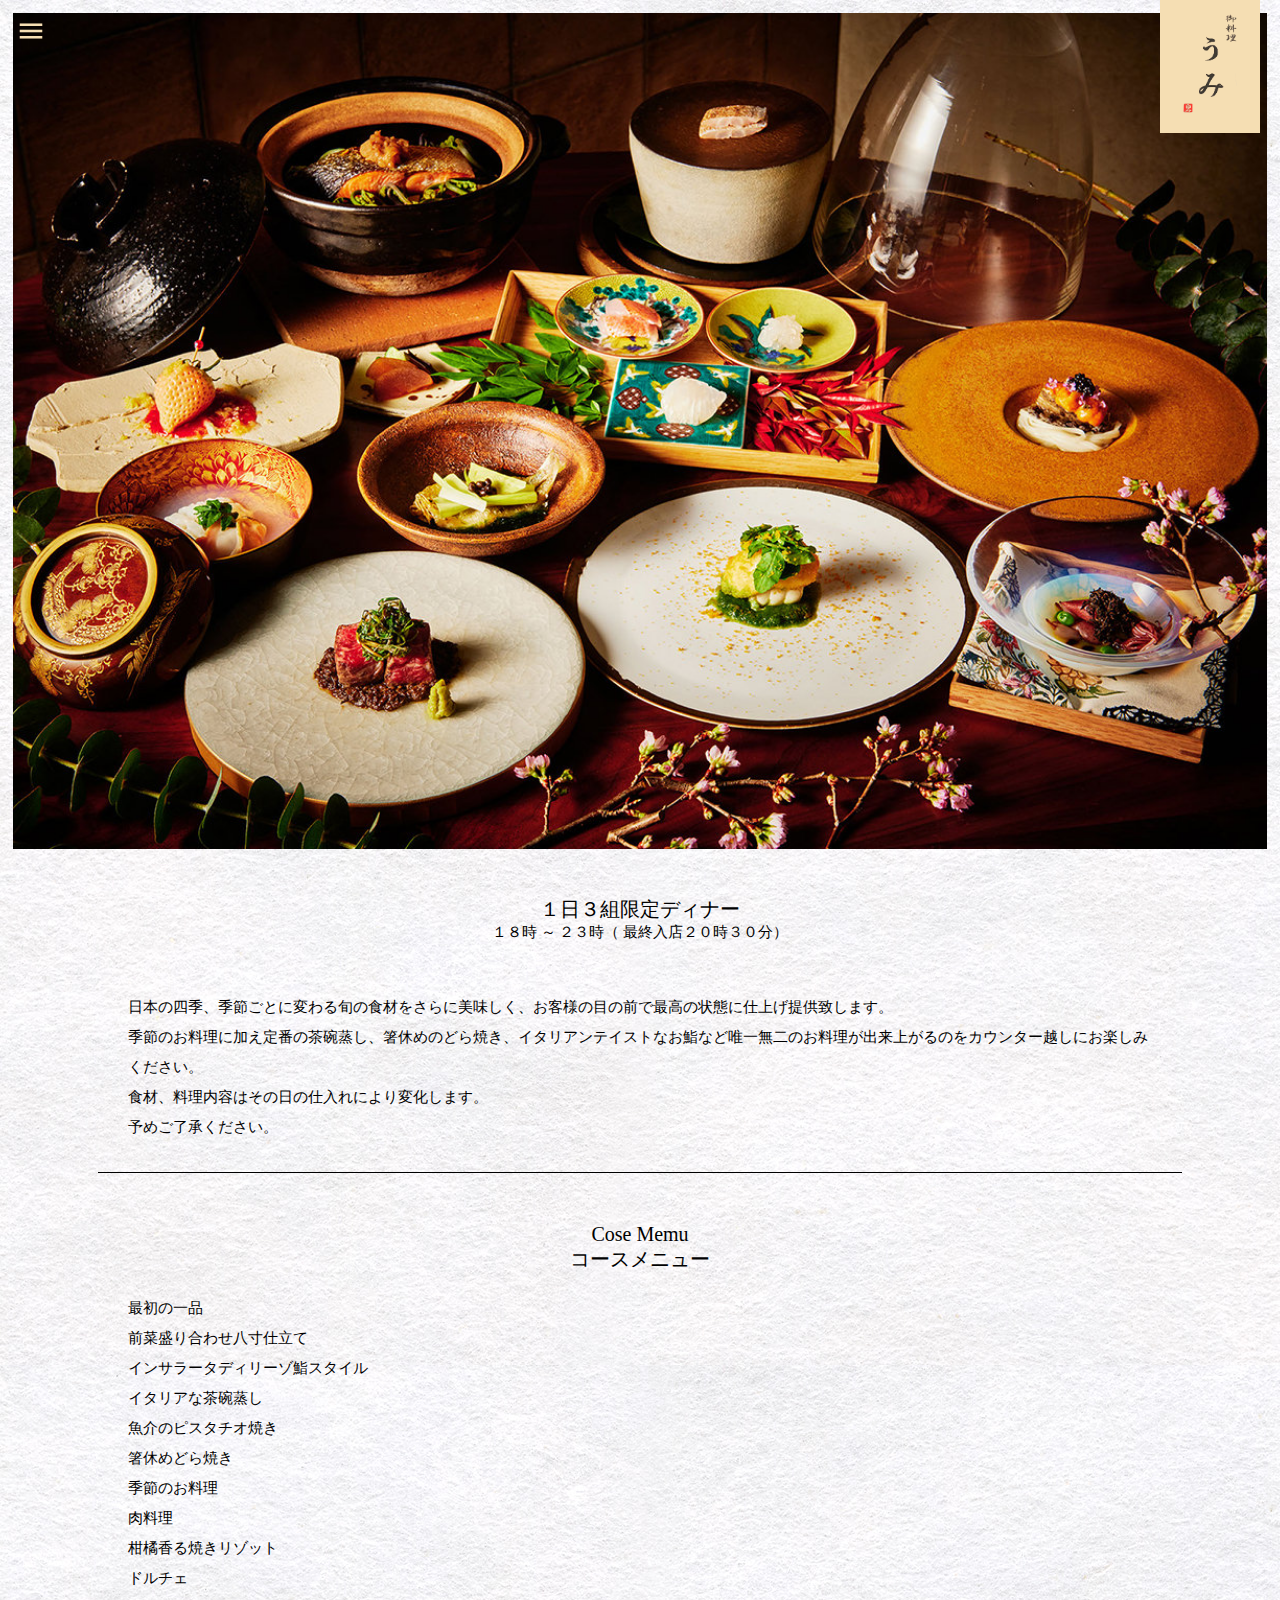
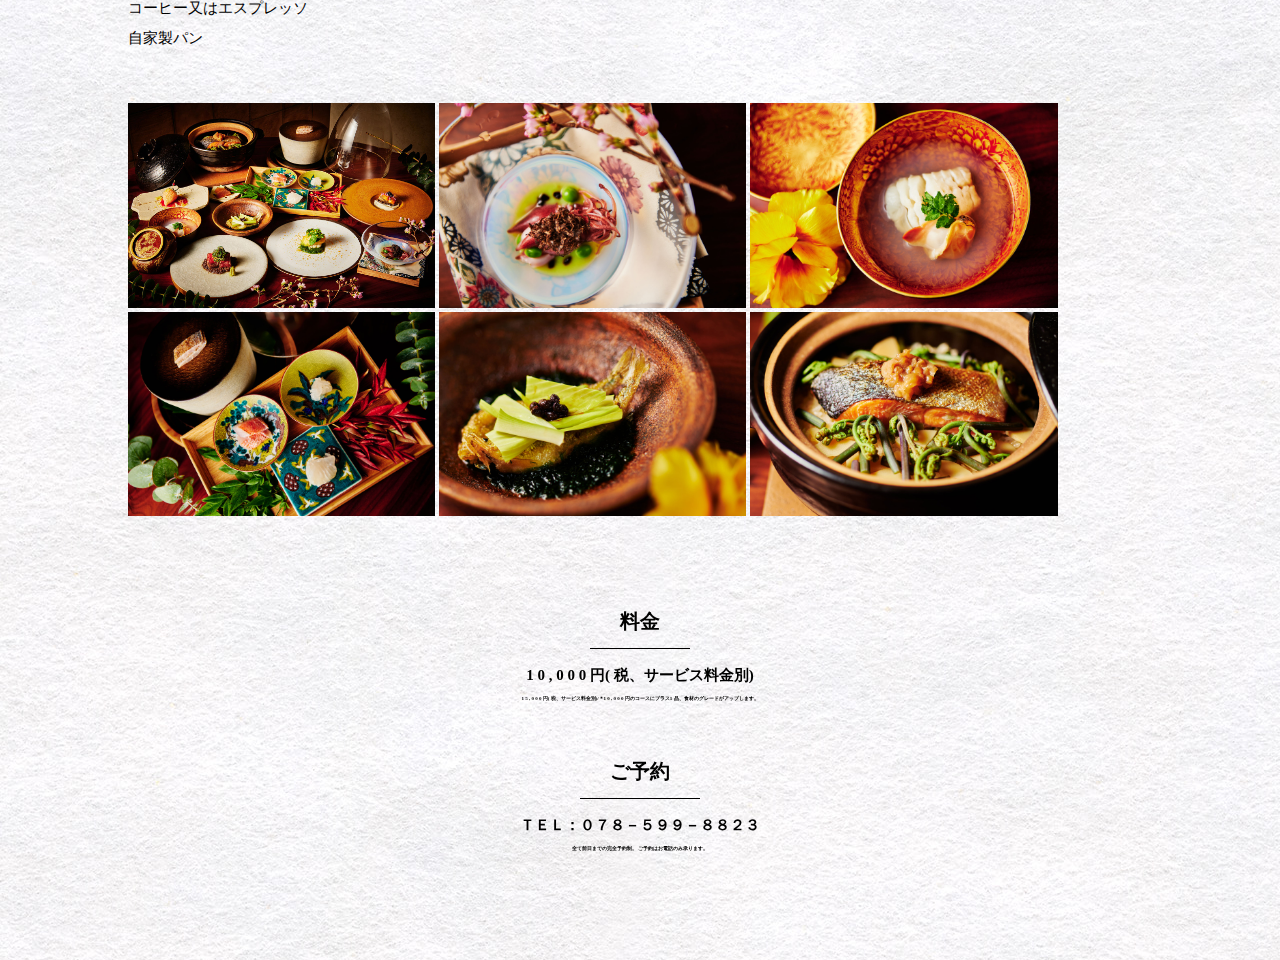
==== cose1-1.html @ 2cfefebe "Add files via upload" ====
<!DOCTYPE html>
<html lang="ja">
<head>
  <meta charset="UTF-8">
  <meta name="viewport" content="width=device-width, initial-scale=1.0">
  <title>Oshokuzi UMI</title>
  <link href="https://fonts.googleapis.com/icon?family=Material+Icons" rel="stylesheet">
  <!-- <link rel="stylesheet" href="css/styles.css"> -->
  <link rel="stylesheet" href="css/styles.css">
  <link rel="stylesheet" href="css/animation.css">
  <link rel="stylesheet" href="css/cose.css">
  <link rel="stylesheet" href="css/kuromame.css">

  <style>
    body {
    background-image: url('img/japanese-paper_00478.jpg');
         }
  </style>
</head>

<body>

  <div class="sp-menu">
    <span class="material-icons" id="open" style="position: fixed; z-index: 10;">menu</span>
  </div>



  <div>
    <img class="logo-umi"  src="img/うみ2.png" >
  </div>
  

<div class="overlay">
    <span class="material-icons" id="close" >close</span>
  <div id="ppp">
  <div id="qqq">
    <div id="minilogo"><img src="img/1.png"></div>
  </div>
  
  <div>
    <div id="miniumi">御食事 | うみ</div>
    <nav>
      <ul>
        <li><a href="index.html"> ホーム</a></li>
        <li><a href="aisatsu.html"> ご挨拶</a></li>
        <li><a href="cose1-1.html"> ３組限定ディナー</a></li>
        <li><a href="kuromame.html">丹波黒豆エスプレッソ煮</a></li>
        <li><a href="contact.html">ご予約</a></li>
      </ul>
    </nav>
    </div>
  </div>
</div>


<main style="z-index: 0;">
  <div>
    <img src="img/img1.jpeg" id="topimg">
  </div>

  <div>
    <div id="top" >１日３組限定ディナー
      <p style="font-size: 15px;  font-family: Georgia, 'Times New Roman', Times, serif;">１８時 ～ ２３時（ 最終入店２０時３０分）</p>
    </div>
    <div id="aisatsu" style="margin-bottom: 20px; margin-top: 20px; border-bottom: solid 1px black; padding: 30px; margin-bottom: 50px; ">
      日本の四季、季節ごとに変わる旬の食材をさらに美味しく、お客様の目の前で最高の状態に仕上げ提供致します。
      <p>季節のお料理に加え定番の茶碗蒸し、箸休めのどら焼き、イタリアンテイストなお鮨など唯一無二のお料理が出来上がるのをカウンター越しにお楽しみください。</p>
      <p>食材、料理内容はその日の仕入れにより変化します。</p>
      <p>予めご了承ください。</p>
    </div>

    <div id="top">Cose Memu</p>コースメニュー</div>

    <div id="cosemenu">
      <p>最初の一品</p>
      <p>前菜盛り合わせ八寸仕立て</p>
      <p>インサラータディリーゾ鮨スタイル</p>
      <p>イタリアな茶碗蒸し</p>
      <p>魚介のピスタチオ焼き</p>
      <p>箸休めどら焼き </p>
      <p>季節のお料理</p>
      <p>肉料理</p>
      <p>柑橘香る焼きリゾット</p>
      <p>ドルチェ</p>
      <p>コーヒー又はエスプレッソ</p>
      <p>自家製パン</p>
    </div>

    <div id="coseimg">
      <img src="img/img1.jpeg">
      <img src="img/img2.jpeg">
      <img src="img/img3.jpeg">
      <img src="img/img4.jpeg">
      <img src="img/img5.jpeg">
      <img src="img/img6.jpeg">
    </div>
  </div>


    <div class="cosecharge" >
      <p id="t">料金</p>
      <p style="font-size: 15px; margin-bottom: 10px;">1 0 , 0 0 0 円( 税、サービス料金別)</p>
      <p>1 5 , 0 0 0 円( 税、サービス料金別)/＊1 0 , 0 0 0 円のコースにプラス1 品、食材のグレードがアップします。</p>
    </div>



  <div class="cosecharge" >
    <p id="t">ご予約</p>
    <p style="font-size: 15px; margin-bottom: 10px;">ＴＥＬ：０７８－５９９－８８２３</p>
    <p>  全て前日までの完全予約制。 ご予約はお電話のみ承ります。</p>
  </div>

</main>

<script src="js/main.js"></script>
<script src="js/popmenu.js"></script>

</body>
---- css/styles.css ----
*{
  margin: 0;
}
canvas {
  height:  100%;
  width: 100%;
  position: absolute;
}

.main_img {
  z-index:-1;
  opacity: 0;
  width: 100%;
  height: 100vh;
  background-position: center center;
  background-repeat: no-repeat;
  background-size: cover;
  position: absolute;
  left: 0;
  top: 0;
  -webkit-animation: anime 24s 0s infinite;
  animation: anime 24s 0s infinite; 
}

  .main_img:nth-of-type(2) {
    -webkit-animation-delay: 4s;
    animation-delay: 4s; }

  .main_img:nth-of-type(3) {
    -webkit-animation-delay: 8s;
    animation-delay: 8s; }

  .main_img:nth-of-type(4) {
    -webkit-animation-delay: 12s;
    animation-delay: 12s; }

  .main_img:nth-of-type(5) {
    -webkit-animation-delay: 16s;
    animation-delay: 16s; }

  .main_img:nth-of-type(6) {
    -webkit-animation-delay: 20s;
    animation-delay: 20s; }



    @keyframes anime {
      0% {
            opacity: 0;
        }
        8% {
            opacity: 1;
        }
        17% {
            opacity: 1;
        }
        25% {
            opacity: 0;
            transform: scale(1) ;
             z-index:-1;
        }
        100% { opacity: 0 }
    }



/* =================== */

.overlay ul {
  list-style-type: none;
  margin: 0;
  padding: 0;
}


.overlay.show {
  opacity: 1;
  pointer-events: auto;
  z-index: 10;
}

.overlay #close {
  position: relative;
  bottom: 16px;
  right: 16px;
  font-size: 32px;
  cursor: pointer;
}

.sp-menu #open {
  font-size: 30px;
  /* line-height: 64px; */
  cursor: pointer;
  top: 16px;
  left: 16px;
  color: wheat;
}

.sp-menu #open.hide {
  display: none;
}



.sp-menu {
  margin-left: auto;
}




/* 背景 */
.overlay {
  position: fixed;
  top: 0;
  bottom: 0;
  right: 0;
  left: 0;
  background: white;
  /* text-align: center; */
  padding: 64px;
  opacity: 0;
  pointer-events: none;
  transition: opacity .6s;
}

.overlay.show {
  opacity: 1;
  pointer-events: auto;
}

.overlay #close {
  position: absolute;
  top: 16px;
  left: 16px;
  font-size: 32px;
  cursor: pointer;
}

.overlay ul {
  list-style-type: none;
  margin: 0;
  padding: 0;
}

.overlay li {
  margin-top: 24px;
  font-family: 'Noto Serif JP', "游明朝", YuMincho, "ヒラギノ明朝 Pr6 W6", "Hiragino Mincho Pro", "HGS明朝E", "ＭＳ Ｐ明朝", "MS PMincho", serif;
  opacity: 0;
  transform: translateY(16px);
  transition: opacity .3s, transform .3s;
  border-bottom: 1px  solid gray; /* 下端に「灰色1pxの破線」を引く */
  width: 200px;
  text-align: left;
  margin-left: auto;
  margin-right: auto; 
}

.overlay.show li {
  opacity: 1;
  transform: none;
}

.overlay.show li:nth-child(1) {
  transition-delay: .1s;
}

.overlay.show li:nth-child(2) {
  transition-delay: .2s;
}

.overlay.show li:nth-child(3) {
  transition-delay: .3s;
}

.overlay.show li:nth-child(4) {
  transition-delay: .3s;
}

.overlay.show li:nth-child(5) {
  transition-delay: .3s;
}

/* =================== */

#btn{
  position: absolute;
  text-align: center;
  left: 50%;
  transform: translateX(-50%);
  -webkit-transform: translateX(-50%);
  letter-spacing: 20px;
  width: 0px;
  height: 60px;
  cursor: pointer;
  border:2px solid wheat;
  background: white;
}

a{
  text-decoration: none;
  color: black;
}






@media screen and (min-width:0px) and ( max-width:712px)  {

  #ppp{
    top: 20%;
    position: absolute;
    /* margin-right: auto;
    margin-left: auto; */
    height: 100%;
    width: 100%;
    text-align: center;
    left: 0;
  }

  #qqq{
    top: 50%;
    z-index: 1;
    padding: 0;
    width: 90%;
    margin-left: auto;
    margin-right: auto;
  }


  #minilogo img{
    width: 80px;
    margin-left: auto;
    margin-right: auto;
  }

  #miniumi{
    font-family: 'Noto Serif JP', "游明朝", YuMincho, "ヒラギノ明朝 Pr6 W6", "Hiragino Mincho Pro", "HGS明朝E", "ＭＳ Ｐ明朝", "MS PMincho", serif;
  }

  .box {
    width: 100vw;
    height: 300px;
    object-fit: cover;
  
    position: relative;
      z-index: 0;
      overflow: hidden;
      height: 100vh;
      /* opacity: 0;
      transition-duration: 1.5s;
      transition-property: opacity ; */
  }
  
  .logo{
      position: absolute;
      top: 25%;
      left: 50%;
      transform: translateX(-50%);
      -webkit-transform: translateX(-50%);
      width: 100px;
      z-index: 0;
  }
  
  .logo2{
      position: absolute;
      top: 40%;
      left: 50%;
      transform: translateX(-50%);
      -webkit-transform: translateX(-50%);
      width: 150px;
  }
  
  .logo3{
      position: fixed;
      top:20px;
      left: 30px;
      width: 75px;
      display: none;
  }
  
  .logo-umi{
      position: fixed;
      top:0px;
      right: 20px;
      width: 69px;
      background: wheat;
      z-index: 10;
  }
  
  .logo5{
    position: absolute;
    top: 30px;
    left: 50%;
    transform: translateX(-50%);
    -webkit-transform: translateX(-50%);
    width: 500px;
    z-index: 0;
    opacity: 0;
  }


    /* ============================= */

  .aisatsu{
    /* letter-spacing: 1px; */
    font-family: 'Noto Serif JP', "游明朝", YuMincho, "ヒラギノ明朝 Pr6 W6", "Hiragino Mincho Pro", "HGS明朝E", "ＭＳ Ｐ明朝", "MS PMincho", serif;
    justify-content: center;
    padding-top: 100px;
    line-height: 10px;
    flex-direction:column;
    position: absolute;
    /* height: 100vh; */
    left: 50%;
    transform: translateX(-50%);
    -webkit-transform: translateX(-50%);
    width: 90%;
    /* background: pink; */
    margin-left: auto;
    margin-right: auto;
    padding-bottom: 100px;
    
  }
  
  .aisatsu1{
    font-size: 6vw;
    padding-left: 30vw;
    padding-right: 30vw;
    padding-bottom: 20px;
    letter-spacing: 4vh;
    line-height: 8vw;
    writing-mode: vertical-rl;
    /* background: red; */
    margin-left: auto;
    margin-right: auto;
    text-align: center;
  }

  .aisatsu2{
    writing-mode: vertical-rl;
    font-size:3vw;
    font-weight: 900;
    line-height: 5vw;
    letter-spacing: 1.5vw;
    /* left: 50%; */
    width: auto;
    margin: auto;
    color: black;
    /* background: blue; */
    margin-left: auto;
    margin-right: auto;
  }

  /* ============================= */

  .charge{
    position: relative;
    font-size: 5px;
    font-family: 'Noto Serif JP', "游明朝", YuMincho, "ヒラギノ明朝 Pr6 W6", "Hiragino Mincho Pro", "HGS明朝E", "ＭＳ Ｐ明朝", "MS PMincho", serif;
    justify-content: center;
    text-align: center;
    line-height: 13px;
    padding-top: 10px;
    font-weight: 600;
    left: 50%;
    width: 90%;
    transform: translateX(-50%);
    -webkit-transform: translateX(-50%);
    margin-bottom: 0;
    top: 5vh;
    /* background: yellow; */
  }


  .charge #t{
    font-size: 4vw;    
    padding-bottom: 15px;
  }

  .charge p{
    font-size: 2.5vw;    
    padding-bottom: 1vw;
    line-height: 20px;
  }


 /* ============================= */

 .sp-menu2{
   margin-bottom: 150px;
   margin-top: auto;
 }


 .sp-menu2 #open2{
  position: relative;
  font-size: 13px;
  font-family: 'Noto Serif JP', "游明朝", YuMincho, "ヒラギノ明朝 Pr6 W6", "Hiragino Mincho Pro", "HGS明朝E", "ＭＳ Ｐ明朝", "MS PMincho", serif;
  text-align: center;
  top: 13vh;
  width: 300px;
  height: 50px;
  cursor: pointer;
  border:2px solid wheat;
  background: white;
  margin-left: auto;
  margin-right: auto;
}

 /* ============================= */



  .menu3 {
    writing-mode: vertical-rl;
    flex-flow: row-reverse;
  }

  .menu3 p{
    writing-mode: vertical-rl;
  }

    /* ============================= */



  


  .cosemenu{
    font-size:2.5vw;
    font-weight: 900;
    writing-mode: vertical-rl;
    left: 50%;
    margin: auto;
    color: black;
    line-height: 7vw;
    letter-spacing: 1vw;
  }

  .cose1{
    font-size:1vw;
    /* left: 50%;
    right: 50%; */
    margin: auto;
    color: black;
    line-height: 5vw;
    letter-spacing: 1vw;
    width: 80vw;
    position: relative;
    text-align: center;
    top: 100px;
  }

  .cosesetsumei{
    font-size: 3vw;
    font-weight: 900;
    writing-mode: vertical-rl;
    left: 50%;
    margin: auto;
    color: black;
    line-height: 5vw;
    letter-spacing: 1vw;
  }

  .cosesetsumei1{
    font-size: 2vw;
    font-weight: 900;
    writing-mode: vertical-rl;
    left: 50%;
    margin: auto;
    color: black;
    line-height: 7vw;
    letter-spacing: 1vw;
  }

    
  .aisatsufont{
    padding-left: 10px;
    padding-right: 10px;
    height: 400px;
    left: 50%;
    transform: translateX(-50%);
    -webkit-transform: translateX(-50%);
  }
  
  
  .a {
    /* padding-left: 20px; */
    height: 400px;
    left: 50%;
    transform: translateX(-50%);
    -webkit-transform: translateX(-50%);
  }
  
  .tate{
    writing-mode: vertical-rl;
    padding-left: 30px;
    padding-right: 30px;
    left: 50%;
    transform: translateX(-50%);
    -webkit-transform: translateX(-50%);
  }
  
  .title{
    font-size: 50px;
    padding-left: 50px;
    letter-spacing: 30px;
  }
  


#btn{
  position: relative;
  font-size: 13px;
  font-family: 'Noto Serif JP', "游明朝", YuMincho, "ヒラギノ明朝 Pr6 W6", "Hiragino Mincho Pro", "HGS明朝E", "ＭＳ Ｐ明朝", "MS PMincho", serif;
  text-align: center;
  top: 8vh;
  width: 300px;
  height: 50px;
  cursor: pointer;
  letter-spacing: 20px;
  border:2px solid wheat;
  background: white;
  /* margin-left: auto;
  margin-right: auto; */
  margin-bottom: 200px;
}




  
  
  #ryokin{
    position: relative;
    font-size: 25px;
    letter-spacing: 2px;
    font-family: 'Noto Serif JP', "游明朝", YuMincho, "ヒラギノ明朝 Pr6 W6", "Hiragino Mincho Pro", "HGS明朝E", "ＭＳ Ｐ明朝", "MS PMincho", serif;
    justify-content: center;
    text-align: center;
    padding-top: 10px;
    padding-bottom: 10px;
    color: brown;
    
  }
  
  .mame{
    font-size: 40px;
  }

  footer{
    height: 40vw;
  }

}

@media screen and (min-width:712px)  {
  /*　画面サイズが768pxから1024pxまではここを読み込む　*/
  #ppp{
    display: flex;
    right: auto;
    left: auto;
    left: 50%;
    top: 30%;
    position: absolute;
    transform: translateX(-50%);
    -webkit-transform: translateX(-50%);
    height: 100%;
  }

  #qqq{
    top: 50%;
    padding-right: 50px;
    z-index: 1;
  }

  #minilogo img{
    text-align: center;
    width: 150px;
    z-index: 1;
  }

  #miniumi{
    font-family: 'Noto Serif JP', "游明朝", YuMincho, "ヒラギノ明朝 Pr6 W6", "Hiragino Mincho Pro", "HGS明朝E", "ＭＳ Ｐ明朝", "MS PMincho", serif;
    text-align: left;
    font-size: 30px;
    font-weight: 500;
  }


  .open2 {
    width: 100vw;
    height: 300px;
    object-fit: cover;
  
    position: relative;
      z-index: 0;
      overflow: hidden;
      height: 100vh;
      /* opacity: 0;
      transition-duration: 1.5s;
      transition-property: opacity ; */
  }
  
  .logo{
      position: absolute;
      top: 20%;
      left: 50%;
      transform: translateX(-50%);
      -webkit-transform: translateX(-50%);
      width: 150px;
  }
  
  .logo2{
      position: absolute;
      top: 40%;
      left: 50%;
      transform: translateX(-50%);
      -webkit-transform: translateX(-50%);
      width: 200px;
  }
  
  .logo3{
      position: fixed;
      bottom:30px;
      left: 50px;
      width: 100px;
      display: none;
  }
  
  .logo-umi{
      position: fixed;
      top:0px;
      right: 20px;
      width: 100px;
      background: wheat;
  }
  
  .logo5{
    position: absolute;
    top: 30px;
    left: 50%;
    transform: translateX(-50%);
    -webkit-transform: translateX(-50%);
    width: 500px;
    z-index: 0;
    opacity: 0;
  }
  
  
  .aisatsu{
    display: flex;
    font-size: 15px;
    letter-spacing: 3px;
    font-family: 'Noto Serif JP', "游明朝", YuMincho, "ヒラギノ明朝 Pr6 W6", "Hiragino Mincho Pro", "HGS明朝E", "ＭＳ Ｐ明朝", "MS PMincho", serif;
    justify-content: center;
    padding-top: 150px;
    line-height: 40px;
    /* height: 100vh; */
    flex-direction: row-reverse;
    position: absolute;
    right: 50%;
    left: 50%;
  }

  .aisatsufont{
    padding-left: 20px;
    height: 400px;
    left: 50%;
    transform: translateX(-50%);
    -webkit-transform: translateX(-50%);
  }
  
  .a {
    padding-left: 20px;
    height: 400px;
  }
  
  
  .tate{
    writing-mode: vertical-rl;
    padding-left: 30px;
    padding-right: 30px;
  }
  
  .title{
    font-size: 50px;
    padding-left: 50px;
    letter-spacing: 30px;
  }

  .aisatsu1{
    font-size: 50px;
    padding-left: 30px;
    letter-spacing: 30px;
    writing-mode: vertical-rl;
    padding-right: 30px;
    /* letter-spacing: 4vh; */
    line-height: 60px;
  }


    .tate{
    writing-mode: vertical-rl;
    padding-left: 30px;
    padding-right: 30px;
    left: 50%;
    transform: translateX(-50%);
    -webkit-transform: translateX(-50%);
  }

  .aisatsu2{
    writing-mode: vertical-rl;
    padding-left: 30px;
    padding-right: 30px;
    left: 50%;
    font-weight: 700;
  }
  
  .cosemenu{
    writing-mode: vertical-rl;
    padding-left: 30px;
    padding-right: 30px;
    left: 50%;
    font-weight: 700;
  }

  .cosesetsumei{
    writing-mode: vertical-rl;
    padding-left: 30px;
    padding-right: 30px;
    left: 50%;
    font-weight: 700;
  }

  .cosesetsumei1{
    writing-mode: vertical-rl;
    padding-left: 30px;
    padding-right: 30px;
    left: 50%;
    font-weight: 700;
    text-align: start;
  }

  .charge{
    position: absolute;
    font-size: 10px;
    font-family: 'Noto Serif JP', "游明朝", YuMincho, "ヒラギノ明朝 Pr6 W6", "Hiragino Mincho Pro", "HGS明朝E", "ＭＳ Ｐ明朝", "MS PMincho", serif;
    justify-content: center;
    text-align: center;
    line-height: 20px;
    padding-top: 10px;
    top: 105%;
    font-weight: 600;
    left: 50%;
    width: 90vw;
    transform: translateX(-50%);
    -webkit-transform: translateX(-50%);
  }

  #btn{
    position: absolute;
    font-size: 16px;
    font-family: 'Noto Serif JP', "游明朝", YuMincho, "ヒラギノ明朝 Pr6 W6", "Hiragino Mincho Pro", "HGS明朝E", "ＭＳ Ｐ明朝", "MS PMincho", serif;
    justify-content: center;
    text-align: center;
    left: 50%;
    top: 120%;
    transform: translateX(-50%);
    -webkit-transform: translateX(-50%);
    letter-spacing: 20px;
    width: 300px;
    height: 60px;
    cursor: pointer;
    border:2px solid wheat;
    background: white;
  }

  .charge #t{
    font-size: 20px;    
    padding-bottom: 10px;
  }
  
 
  
  #ryokin{
    position: relative;
    font-size: 25px;
    letter-spacing: 2px;
    font-family: 'Noto Serif JP', "游明朝", YuMincho, "ヒラギノ明朝 Pr6 W6", "Hiragino Mincho Pro", "HGS明朝E", "ＭＳ Ｐ明朝", "MS PMincho", serif;
    justify-content: center;
    text-align: center;
    padding-top: 10px;
    padding-bottom: 10px;
    color: brown;
  }
  
  .mame{
    font-size: 40px;
  }

}



.b{
  font-size:2vw;
  font-weight: 900;
  padding-left: 30px;
  writing-mode: vertical-rl;
  left: 50%;
  margin: auto;
  color: black;
  line-height: 3vw;
  letter-spacing: 1vw;
}
---- css/styles.css ----
*{
  margin: 0;
}
canvas {
  height:  100%;
  width: 100%;
  position: absolute;
}

.main_img {
  z-index:-1;
  opacity: 0;
  width: 100%;
  height: 100vh;
  background-position: center center;
  background-repeat: no-repeat;
  background-size: cover;
  position: absolute;
  left: 0;
  top: 0;
  -webkit-animation: anime 24s 0s infinite;
  animation: anime 24s 0s infinite; 
}

  .main_img:nth-of-type(2) {
    -webkit-animation-delay: 4s;
    animation-delay: 4s; }

  .main_img:nth-of-type(3) {
    -webkit-animation-delay: 8s;
    animation-delay: 8s; }

  .main_img:nth-of-type(4) {
    -webkit-animation-delay: 12s;
    animation-delay: 12s; }

  .main_img:nth-of-type(5) {
    -webkit-animation-delay: 16s;
    animation-delay: 16s; }

  .main_img:nth-of-type(6) {
    -webkit-animation-delay: 20s;
    animation-delay: 20s; }



    @keyframes anime {
      0% {
            opacity: 0;
        }
        8% {
            opacity: 1;
        }
        17% {
            opacity: 1;
        }
        25% {
            opacity: 0;
            transform: scale(1) ;
             z-index:-1;
        }
        100% { opacity: 0 }
    }



/* =================== */

.overlay ul {
  list-style-type: none;
  margin: 0;
  padding: 0;
}


.overlay.show {
  opacity: 1;
  pointer-events: auto;
  z-index: 10;
}

.overlay #close {
  position: relative;
  bottom: 16px;
  right: 16px;
  font-size: 32px;
  cursor: pointer;
}

.sp-menu #open {
  font-size: 30px;
  /* line-height: 64px; */
  cursor: pointer;
  top: 16px;
  left: 16px;
  color: wheat;
}

.sp-menu #open.hide {
  display: none;
}



.sp-menu {
  margin-left: auto;
}




/* 背景 */
.overlay {
  position: fixed;
  top: 0;
  bottom: 0;
  right: 0;
  left: 0;
  background: white;
  /* text-align: center; */
  padding: 64px;
  opacity: 0;
  pointer-events: none;
  transition: opacity .6s;
}

.overlay.show {
  opacity: 1;
  pointer-events: auto;
}

.overlay #close {
  position: absolute;
  top: 16px;
  left: 16px;
  font-size: 32px;
  cursor: pointer;
}

.overlay ul {
  list-style-type: none;
  margin: 0;
  padding: 0;
}

.overlay li {
  margin-top: 24px;
  font-family: 'Noto Serif JP', "游明朝", YuMincho, "ヒラギノ明朝 Pr6 W6", "Hiragino Mincho Pro", "HGS明朝E", "ＭＳ Ｐ明朝", "MS PMincho", serif;
  opacity: 0;
  transform: translateY(16px);
  transition: opacity .3s, transform .3s;
  border-bottom: 1px  solid gray; /* 下端に「灰色1pxの破線」を引く */
  width: 200px;
  text-align: left;
  margin-left: auto;
  margin-right: auto; 
}

.overlay.show li {
  opacity: 1;
  transform: none;
}

.overlay.show li:nth-child(1) {
  transition-delay: .1s;
}

.overlay.show li:nth-child(2) {
  transition-delay: .2s;
}

.overlay.show li:nth-child(3) {
  transition-delay: .3s;
}

.overlay.show li:nth-child(4) {
  transition-delay: .3s;
}

.overlay.show li:nth-child(5) {
  transition-delay: .3s;
}

/* =================== */

#btn{
  position: absolute;
  text-align: center;
  left: 50%;
  transform: translateX(-50%);
  -webkit-transform: translateX(-50%);
  letter-spacing: 20px;
  width: 0px;
  height: 60px;
  cursor: pointer;
  border:2px solid wheat;
  background: white;
}

a{
  text-decoration: none;
  color: black;
}






@media screen and (min-width:0px) and ( max-width:712px)  {

  #ppp{
    top: 20%;
    position: absolute;
    /* margin-right: auto;
    margin-left: auto; */
    height: 100%;
    width: 100%;
    text-align: center;
    left: 0;
  }

  #qqq{
    top: 50%;
    z-index: 1;
    padding: 0;
    width: 90%;
    margin-left: auto;
    margin-right: auto;
  }


  #minilogo img{
    width: 80px;
    margin-left: auto;
    margin-right: auto;
  }

  #miniumi{
    font-family: 'Noto Serif JP', "游明朝", YuMincho, "ヒラギノ明朝 Pr6 W6", "Hiragino Mincho Pro", "HGS明朝E", "ＭＳ Ｐ明朝", "MS PMincho", serif;
  }

  .box {
    width: 100vw;
    height: 300px;
    object-fit: cover;
  
    position: relative;
      z-index: 0;
      overflow: hidden;
      height: 100vh;
      /* opacity: 0;
      transition-duration: 1.5s;
      transition-property: opacity ; */
  }
  
  .logo{
      position: absolute;
      top: 25%;
      left: 50%;
      transform: translateX(-50%);
      -webkit-transform: translateX(-50%);
      width: 100px;
      z-index: 0;
  }
  
  .logo2{
      position: absolute;
      top: 40%;
      left: 50%;
      transform: translateX(-50%);
      -webkit-transform: translateX(-50%);
      width: 150px;
  }
  
  .logo3{
      position: fixed;
      top:20px;
      left: 30px;
      width: 75px;
      display: none;
  }
  
  .logo-umi{
      position: fixed;
      top:0px;
      right: 20px;
      width: 69px;
      background: wheat;
      z-index: 10;
  }
  
  .logo5{
    position: absolute;
    top: 30px;
    left: 50%;
    transform: translateX(-50%);
    -webkit-transform: translateX(-50%);
    width: 500px;
    z-index: 0;
    opacity: 0;
  }


    /* ============================= */

  .aisatsu{
    /* letter-spacing: 1px; */
    font-family: 'Noto Serif JP', "游明朝", YuMincho, "ヒラギノ明朝 Pr6 W6", "Hiragino Mincho Pro", "HGS明朝E", "ＭＳ Ｐ明朝", "MS PMincho", serif;
    justify-content: center;
    padding-top: 100px;
    line-height: 10px;
    flex-direction:column;
    position: absolute;
    /* height: 100vh; */
    left: 50%;
    transform: translateX(-50%);
    -webkit-transform: translateX(-50%);
    width: 90%;
    /* background: pink; */
    margin-left: auto;
    margin-right: auto;
    padding-bottom: 100px;
    
  }
  
  .aisatsu1{
    font-size: 6vw;
    padding-left: 30vw;
    padding-right: 30vw;
    padding-bottom: 20px;
    letter-spacing: 4vh;
    line-height: 8vw;
    writing-mode: vertical-rl;
    /* background: red; */
    margin-left: auto;
    margin-right: auto;
    text-align: center;
  }

  .aisatsu2{
    writing-mode: vertical-rl;
    font-size:3vw;
    font-weight: 900;
    line-height: 5vw;
    letter-spacing: 1.5vw;
    /* left: 50%; */
    width: auto;
    margin: auto;
    color: black;
    /* background: blue; */
    margin-left: auto;
    margin-right: auto;
  }

  /* ============================= */

  .charge{
    position: relative;
    font-size: 5px;
    font-family: 'Noto Serif JP', "游明朝", YuMincho, "ヒラギノ明朝 Pr6 W6", "Hiragino Mincho Pro", "HGS明朝E", "ＭＳ Ｐ明朝", "MS PMincho", serif;
    justify-content: center;
    text-align: center;
    line-height: 13px;
    padding-top: 10px;
    font-weight: 600;
    left: 50%;
    width: 90%;
    transform: translateX(-50%);
    -webkit-transform: translateX(-50%);
    margin-bottom: 0;
    top: 5vh;
    /* background: yellow; */
  }


  .charge #t{
    font-size: 4vw;    
    padding-bottom: 15px;
  }

  .charge p{
    font-size: 2.5vw;    
    padding-bottom: 1vw;
    line-height: 20px;
  }


 /* ============================= */

 .sp-menu2{
   margin-bottom: 150px;
   margin-top: auto;
 }


 .sp-menu2 #open2{
  position: relative;
  font-size: 13px;
  font-family: 'Noto Serif JP', "游明朝", YuMincho, "ヒラギノ明朝 Pr6 W6", "Hiragino Mincho Pro", "HGS明朝E", "ＭＳ Ｐ明朝", "MS PMincho", serif;
  text-align: center;
  top: 13vh;
  width: 300px;
  height: 50px;
  cursor: pointer;
  border:2px solid wheat;
  background: white;
  margin-left: auto;
  margin-right: auto;
}

 /* ============================= */



  .menu3 {
    writing-mode: vertical-rl;
    flex-flow: row-reverse;
  }

  .menu3 p{
    writing-mode: vertical-rl;
  }

    /* ============================= */



  


  .cosemenu{
    font-size:2.5vw;
    font-weight: 900;
    writing-mode: vertical-rl;
    left: 50%;
    margin: auto;
    color: black;
    line-height: 7vw;
    letter-spacing: 1vw;
  }

  .cose1{
    font-size:1vw;
    /* left: 50%;
    right: 50%; */
    margin: auto;
    color: black;
    line-height: 5vw;
    letter-spacing: 1vw;
    width: 80vw;
    position: relative;
    text-align: center;
    top: 100px;
  }

  .cosesetsumei{
    font-size: 3vw;
    font-weight: 900;
    writing-mode: vertical-rl;
    left: 50%;
    margin: auto;
    color: black;
    line-height: 5vw;
    letter-spacing: 1vw;
  }

  .cosesetsumei1{
    font-size: 2vw;
    font-weight: 900;
    writing-mode: vertical-rl;
    left: 50%;
    margin: auto;
    color: black;
    line-height: 7vw;
    letter-spacing: 1vw;
  }

    
  .aisatsufont{
    padding-left: 10px;
    padding-right: 10px;
    height: 400px;
    left: 50%;
    transform: translateX(-50%);
    -webkit-transform: translateX(-50%);
  }
  
  
  .a {
    /* padding-left: 20px; */
    height: 400px;
    left: 50%;
    transform: translateX(-50%);
    -webkit-transform: translateX(-50%);
  }
  
  .tate{
    writing-mode: vertical-rl;
    padding-left: 30px;
    padding-right: 30px;
    left: 50%;
    transform: translateX(-50%);
    -webkit-transform: translateX(-50%);
  }
  
  .title{
    font-size: 50px;
    padding-left: 50px;
    letter-spacing: 30px;
  }
  


#btn{
  position: relative;
  font-size: 13px;
  font-family: 'Noto Serif JP', "游明朝", YuMincho, "ヒラギノ明朝 Pr6 W6", "Hiragino Mincho Pro", "HGS明朝E", "ＭＳ Ｐ明朝", "MS PMincho", serif;
  text-align: center;
  top: 8vh;
  width: 300px;
  height: 50px;
  cursor: pointer;
  letter-spacing: 20px;
  border:2px solid wheat;
  background: white;
  /* margin-left: auto;
  margin-right: auto; */
  margin-bottom: 200px;
}




  
  
  #ryokin{
    position: relative;
    font-size: 25px;
    letter-spacing: 2px;
    font-family: 'Noto Serif JP', "游明朝", YuMincho, "ヒラギノ明朝 Pr6 W6", "Hiragino Mincho Pro", "HGS明朝E", "ＭＳ Ｐ明朝", "MS PMincho", serif;
    justify-content: center;
    text-align: center;
    padding-top: 10px;
    padding-bottom: 10px;
    color: brown;
    
  }
  
  .mame{
    font-size: 40px;
  }

  footer{
    height: 40vw;
  }

}

@media screen and (min-width:712px)  {
  /*　画面サイズが768pxから1024pxまではここを読み込む　*/
  #ppp{
    display: flex;
    right: auto;
    left: auto;
    left: 50%;
    top: 30%;
    position: absolute;
    transform: translateX(-50%);
    -webkit-transform: translateX(-50%);
    height: 100%;
  }

  #qqq{
    top: 50%;
    padding-right: 50px;
    z-index: 1;
  }

  #minilogo img{
    text-align: center;
    width: 150px;
    z-index: 1;
  }

  #miniumi{
    font-family: 'Noto Serif JP', "游明朝", YuMincho, "ヒラギノ明朝 Pr6 W6", "Hiragino Mincho Pro", "HGS明朝E", "ＭＳ Ｐ明朝", "MS PMincho", serif;
    text-align: left;
    font-size: 30px;
    font-weight: 500;
  }


  .open2 {
    width: 100vw;
    height: 300px;
    object-fit: cover;
  
    position: relative;
      z-index: 0;
      overflow: hidden;
      height: 100vh;
      /* opacity: 0;
      transition-duration: 1.5s;
      transition-property: opacity ; */
  }
  
  .logo{
      position: absolute;
      top: 20%;
      left: 50%;
      transform: translateX(-50%);
      -webkit-transform: translateX(-50%);
      width: 150px;
  }
  
  .logo2{
      position: absolute;
      top: 40%;
      left: 50%;
      transform: translateX(-50%);
      -webkit-transform: translateX(-50%);
      width: 200px;
  }
  
  .logo3{
      position: fixed;
      bottom:30px;
      left: 50px;
      width: 100px;
      display: none;
  }
  
  .logo-umi{
      position: fixed;
      top:0px;
      right: 20px;
      width: 100px;
      background: wheat;
  }
  
  .logo5{
    position: absolute;
    top: 30px;
    left: 50%;
    transform: translateX(-50%);
    -webkit-transform: translateX(-50%);
    width: 500px;
    z-index: 0;
    opacity: 0;
  }
  
  
  .aisatsu{
    display: flex;
    font-size: 15px;
    letter-spacing: 3px;
    font-family: 'Noto Serif JP', "游明朝", YuMincho, "ヒラギノ明朝 Pr6 W6", "Hiragino Mincho Pro", "HGS明朝E", "ＭＳ Ｐ明朝", "MS PMincho", serif;
    justify-content: center;
    padding-top: 150px;
    line-height: 40px;
    /* height: 100vh; */
    flex-direction: row-reverse;
    position: absolute;
    right: 50%;
    left: 50%;
  }

  .aisatsufont{
    padding-left: 20px;
    height: 400px;
    left: 50%;
    transform: translateX(-50%);
    -webkit-transform: translateX(-50%);
  }
  
  .a {
    padding-left: 20px;
    height: 400px;
  }
  
  
  .tate{
    writing-mode: vertical-rl;
    padding-left: 30px;
    padding-right: 30px;
  }
  
  .title{
    font-size: 50px;
    padding-left: 50px;
    letter-spacing: 30px;
  }

  .aisatsu1{
    font-size: 50px;
    padding-left: 30px;
    letter-spacing: 30px;
    writing-mode: vertical-rl;
    padding-right: 30px;
    /* letter-spacing: 4vh; */
    line-height: 60px;
  }


    .tate{
    writing-mode: vertical-rl;
    padding-left: 30px;
    padding-right: 30px;
    left: 50%;
    transform: translateX(-50%);
    -webkit-transform: translateX(-50%);
  }

  .aisatsu2{
    writing-mode: vertical-rl;
    padding-left: 30px;
    padding-right: 30px;
    left: 50%;
    font-weight: 700;
  }
  
  .cosemenu{
    writing-mode: vertical-rl;
    padding-left: 30px;
    padding-right: 30px;
    left: 50%;
    font-weight: 700;
  }

  .cosesetsumei{
    writing-mode: vertical-rl;
    padding-left: 30px;
    padding-right: 30px;
    left: 50%;
    font-weight: 700;
  }

  .cosesetsumei1{
    writing-mode: vertical-rl;
    padding-left: 30px;
    padding-right: 30px;
    left: 50%;
    font-weight: 700;
    text-align: start;
  }

  .charge{
    position: absolute;
    font-size: 10px;
    font-family: 'Noto Serif JP', "游明朝", YuMincho, "ヒラギノ明朝 Pr6 W6", "Hiragino Mincho Pro", "HGS明朝E", "ＭＳ Ｐ明朝", "MS PMincho", serif;
    justify-content: center;
    text-align: center;
    line-height: 20px;
    padding-top: 10px;
    top: 105%;
    font-weight: 600;
    left: 50%;
    width: 90vw;
    transform: translateX(-50%);
    -webkit-transform: translateX(-50%);
  }

  #btn{
    position: absolute;
    font-size: 16px;
    font-family: 'Noto Serif JP', "游明朝", YuMincho, "ヒラギノ明朝 Pr6 W6", "Hiragino Mincho Pro", "HGS明朝E", "ＭＳ Ｐ明朝", "MS PMincho", serif;
    justify-content: center;
    text-align: center;
    left: 50%;
    top: 120%;
    transform: translateX(-50%);
    -webkit-transform: translateX(-50%);
    letter-spacing: 20px;
    width: 300px;
    height: 60px;
    cursor: pointer;
    border:2px solid wheat;
    background: white;
  }

  .charge #t{
    font-size: 20px;    
    padding-bottom: 10px;
  }
  
 
  
  #ryokin{
    position: relative;
    font-size: 25px;
    letter-spacing: 2px;
    font-family: 'Noto Serif JP', "游明朝", YuMincho, "ヒラギノ明朝 Pr6 W6", "Hiragino Mincho Pro", "HGS明朝E", "ＭＳ Ｐ明朝", "MS PMincho", serif;
    justify-content: center;
    text-align: center;
    padding-top: 10px;
    padding-bottom: 10px;
    color: brown;
  }
  
  .mame{
    font-size: 40px;
  }

}



.b{
  font-size:2vw;
  font-weight: 900;
  padding-left: 30px;
  writing-mode: vertical-rl;
  left: 50%;
  margin: auto;
  color: black;
  line-height: 3vw;
  letter-spacing: 1vw;
}
---- css/animation.css ----
.fade{

  animation: fadeIn 2s ease 0s 1 normal;

}


.fade2{

  animation: fadeIn 3s ease 0s 1 normal;

}

@keyframes fadeIn { /*animetion-nameで設定した値を書く*/

  0% {opacity: 0.5} /*アニメーション開始時は不透明度0%*/

  30% {opacity: 0.5} /*アニメーション開始時は不透明度0%*/

  100% {opacity: 1} /*アニメーション終了時は不透明度100%*/

}




.fade3{

  animation: fadeOut 5s ease 0s 1 normal;

}

@keyframes fadeOut { /*animetion-nameで設定した値を書く*/

  0% {opacity: 0} /*アニメーション開始時は不透明度0%*/

  30% {opacity: 0} /*アニメーション開始時は不透明度0%*/

  70% {opacity: 1} /*アニメーション終了時は不透明度100%*/

  100% {opacity: 0} /*アニメーション開始時は不透明度0%*/


}

.fade4{

  animation: fadeIn 10s ease 0s 1 normal;

}

@keyframes fadeIn { /*animetion-nameで設定した値を書く*/

  0% {opacity: 0} /*アニメーション開始時は不透明度0%*/

  50% {opacity: 0} /*アニメーション開始時は不透明度0%*/

  100% {opacity: 1} /*アニメーション終了時は不透明度100%*/

}
---- css/cose.css ----
#topimg{
  /* height: 100vw; */
  width: 98%;
  margin: 1%;
}

#top{
  text-align: center;
  /* padding-bottom: 30px; */
  /* margin-bottom: 10px; */
  margin-top: 30px;
  font-family: Georgia, 'Times New Roman', Times, serif;
  font-weight: 500;
  font-size: 20px;
}

#aisatsu{
  width: 80%;
  margin-left: auto;
  margin-right: auto;
  font-size: 15px;
  font-family: Georgia, 'Times New Roman', Times, serif;
  line-height: 30px;
  margin-bottom: 70px;
}

#coseimg{
  width: 80%;
  margin-left: auto;
  margin-right: auto;
  margin-bottom: 10px;
}

#coseimg img{
  width: 30%;
  margin: auto;
}

#cosemenu{
  width: 80%;
  margin-left: auto;
  margin-right: auto;
  font-size: 15px;
  font-family: Georgia, 'Times New Roman', Times, serif;
  line-height: 30px;
  margin-bottom: 50px;
  margin-top: 20px;
}

#cosebtn{
  position: relative;
  font-size: 13px;
  font-family: 'Noto Serif JP', "游明朝", YuMincho, "ヒラギノ明朝 Pr6 W6", "Hiragino Mincho Pro", "HGS明朝E", "ＭＳ Ｐ明朝", "MS PMincho", serif;
  text-align: center;
  top: 8vh;
  width: 300px;
  height: 50px;
  cursor: pointer;
  letter-spacing: 10px;
  border:2px solid wheat;
  background: white;
  left: 50%;
  transform: translateX(-50%);
  -webkit-transform: translateX(-50%);
  margin-top: 30px;
  margin-bottom: 80px;
}

#coseyoyaku{
  position: relative;
  font-family: Georgia, 'Times New Roman', Times, serif;
  font-size: 15px;
  justify-content: center;
  text-align: center;
  font-weight: 600;
  left: 50%;
  width: 90%;
  transform: translateX(-50%);
  -webkit-transform: translateX(-50%);
  margin-bottom: 0;
  margin-bottom: 150px;
}

.cosecharge{
  position: relative;
  font-size: 5px;
  font-family: 'Noto Serif JP', "游明朝", YuMincho, "ヒラギノ明朝 Pr6 W6", "Hiragino Mincho Pro", "HGS明朝E", "ＭＳ Ｐ明朝", "MS PMincho", serif;
  justify-content: center;
  text-align: center;
  line-height: 13px;
  font-weight: 600;
  left: 50%;
  width: 90%;
  transform: translateX(-50%);
  -webkit-transform: translateX(-50%);
  margin-bottom: 30px;
  top: 5vh;
}

.cosecharge #t{
  margin-bottom: 20px; 
  margin-top: 20px; 
  border-bottom: solid 1px black; 
  padding: 30px; 
  margin-bottom: 20px; 
  font-size: 20px;    
  padding-bottom: 20px;
  width: fit-content;
  margin-right: auto;
  margin-left: auto;
}

body{
  margin-bottom: 150px;
}
---- css/kuromame.css ----
@media screen and (min-width:0px) and ( max-width:712px)  {

  .kuromame{
    display: flex;
    letter-spacing: 1px;
    font-family: 'Noto Serif JP', "游明朝", YuMincho, "ヒラギノ明朝 Pr6 W6", "Hiragino Mincho Pro", "HGS明朝E", "ＭＳ Ｐ明朝", "MS PMincho", serif;
    padding-top: 100px;
    line-height: 10px;
    position: relative;
    /* left: 50%;
    transform: translateX(-50%);
    -webkit-transform: translateX(-50%); */
    flex-direction: row-reverse;
  }
  
  .mame1{
    font-size: 5vw;
    padding-bottom: 20px;
    letter-spacing: 4vh;
    line-height: 9vw;
    writing-mode: vertical-rl;
    margin-right: auto;
    margin-left: 0px;
  }



  .mamesetsumei{
    font-size: 2vw;
    font-weight: 900;
    writing-mode: vertical-rl;
    margin-left: auto;
    color: black;
    line-height: 7vw;
    letter-spacing: 1vw;
    margin-right: 20px;
  }




  .mamecharge{
    position: relative;
    font-size: 5px;
    font-family: 'Noto Serif JP', "游明朝", YuMincho, "ヒラギノ明朝 Pr6 W6", "Hiragino Mincho Pro", "HGS明朝E", "ＭＳ Ｐ明朝", "MS PMincho", serif;
    justify-content: center;
    text-align: center;
    line-height: 13px;
    padding-top: 10px;
    /* top: 105%; */
    font-weight: 600;
    left: 50%;
    width: 90%;
    transform: translateX(-50%);
    -webkit-transform: translateX(-50%);
    margin-bottom: 0;
    top: 5vh;
  }



#mameimg{
  position: relative;
  top: 10wh;
}


  .mamecharge #t{
    font-size: 20px;    
    padding-bottom: 15px;
  }
  
  

  #mamecharge{
    position: relative;
    font-size: 10px;
    font-family: 'Noto Serif JP', "游明朝", YuMincho, "ヒラギノ明朝 Pr6 W6", "Hiragino Mincho Pro", "HGS明朝E", "ＭＳ Ｐ明朝", "MS PMincho", serif;
    justify-content: center;
    text-align: center;
    line-height: 20px;
    padding-top: 10px;
    top: 105%;
    font-weight: 600;
    left: 50%;
    width: 90vw;
    transform: translateX(-50%);
    -webkit-transform: translateX(-50%);
  }

}

@media screen and (min-width:712px)  {
  /*　画面サイズが768pxから1024pxまではここを読み込む　*/
 
  
  .kuromame{
    display: flex;
    letter-spacing: 3px;
    font-family: 'Noto Serif JP', "游明朝", YuMincho, "ヒラギノ明朝 Pr6 W6", "Hiragino Mincho Pro", "HGS明朝E", "ＭＳ Ｐ明朝", "MS PMincho", serif;
    justify-content: center;
    padding-top: 150px;
    line-height: 40px;
    /* height: 100vh; */
    flex-direction: row-reverse;
    position: relative;
    right: auto;
    left: auto;
  }


  .mame1{
    font-size: 30px;
    padding-left: 30px;
    letter-spacing: 30px;
    writing-mode: vertical-rl;
    padding-right: 30px;
    /* letter-spacing: 4vh; */
    line-height: 60px;
  }

  .mamesetsumei{
    writing-mode: vertical-rl;
    padding-left: 30px;
    padding-right: 30px;
    left: 50%;
    font-weight: 700;
    font-size: 15px;
  }



  .mamecharge{
    position: relative;
    font-size: 12px;
    font-family: 'Noto Serif JP', "游明朝", YuMincho, "ヒラギノ明朝 Pr6 W6", "Hiragino Mincho Pro", "HGS明朝E", "ＭＳ Ｐ明朝", "MS PMincho", serif;
    justify-content: center;
    text-align: center;
    line-height: 20px;
    padding-top: 50px;
    margin-bottom: 30px;
    top: 105%;
    font-weight: 600;
    left: 50%;
    width: 90vw;
    transform: translateX(-50%);
    -webkit-transform: translateX(-50%);
  }

  .mamecharge #t{
    font-size: 20px;    
    padding-bottom: 10px;
  }
  
  #btn{
  position: relative;
  font-size: 16px;
  font-family: 'Noto Serif JP', "游明朝", YuMincho, "ヒラギノ明朝 Pr6 W6", "Hiragino Mincho Pro", "HGS明朝E", "ＭＳ Ｐ明朝", "MS PMincho", serif;
  justify-content: center;
  text-align: center;
  left: 50%;
  /* top: 120%; */
  transform: translateX(-50%);
  -webkit-transform: translateX(-50%);
  letter-spacing: 20px;
  width: 300px;
  height: 60px;
  cursor: pointer;
  border:2px solid wheat;
  background: white;
}

 
}
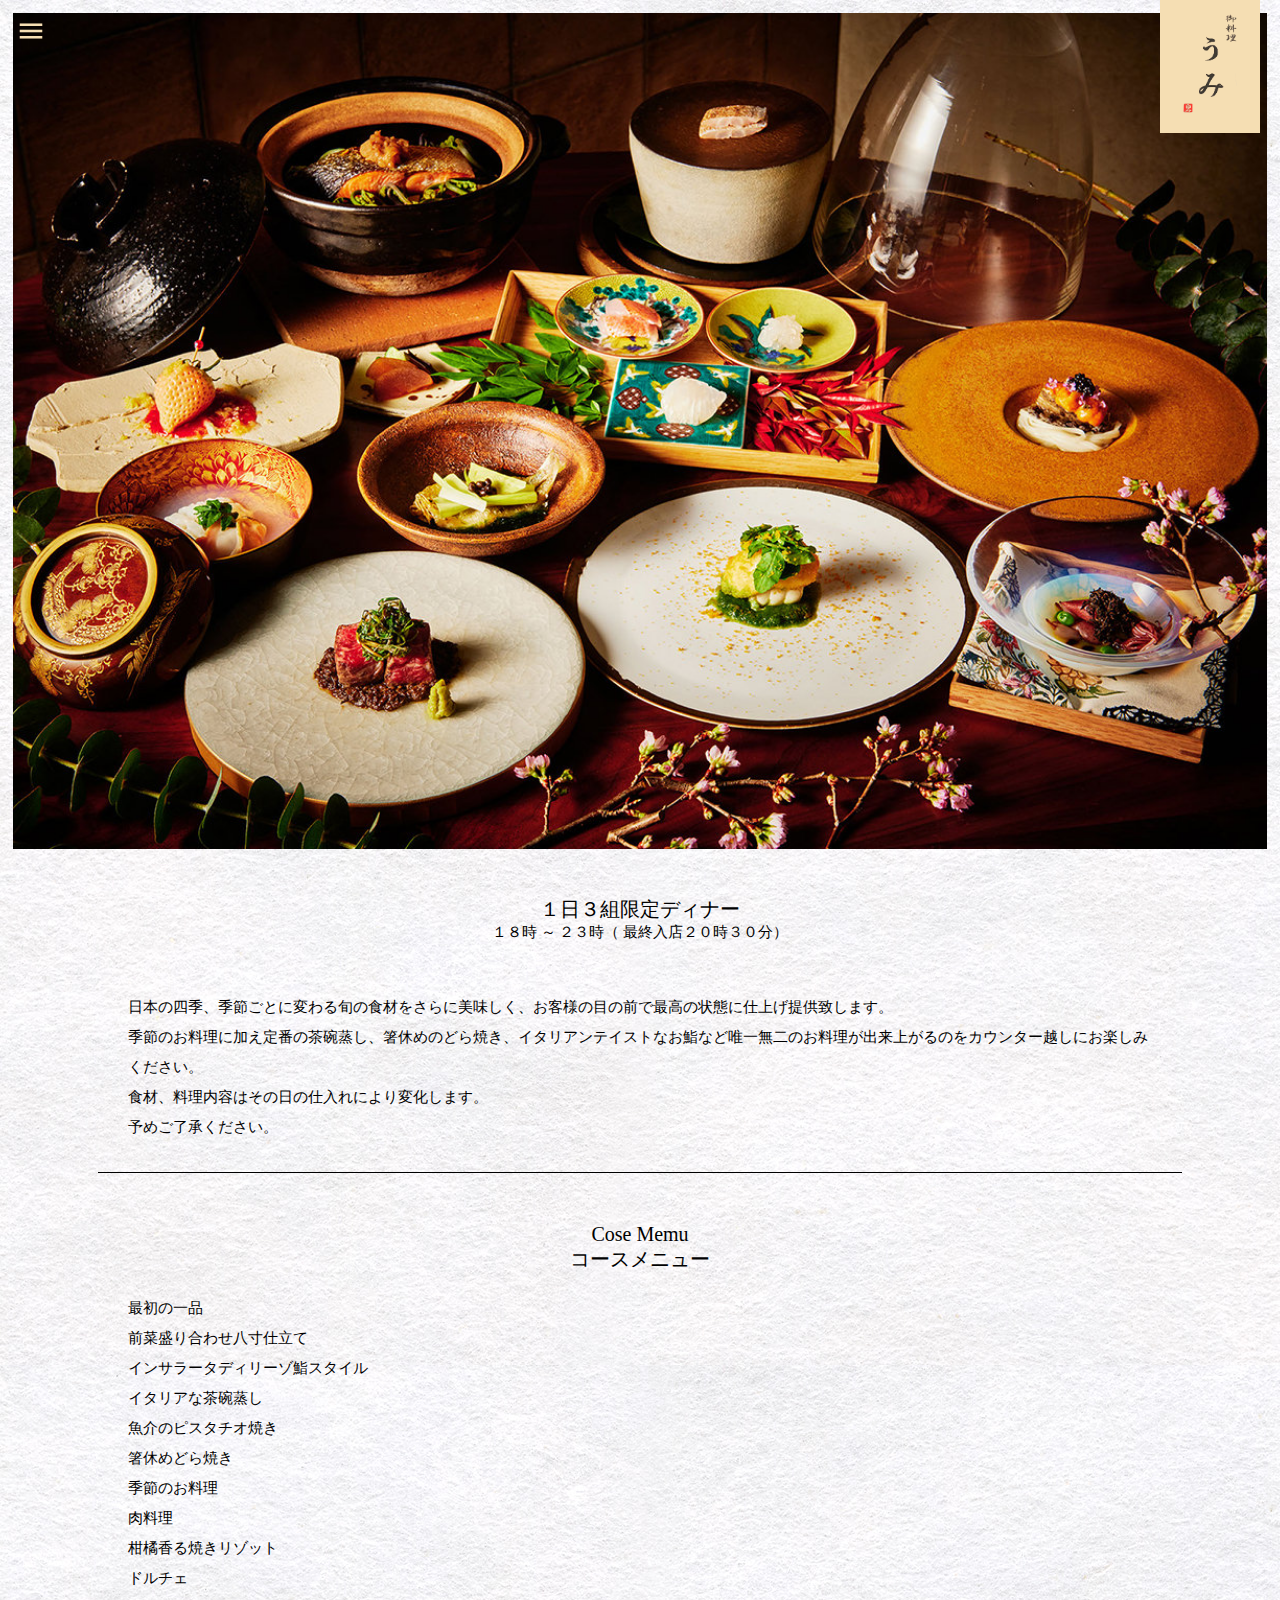
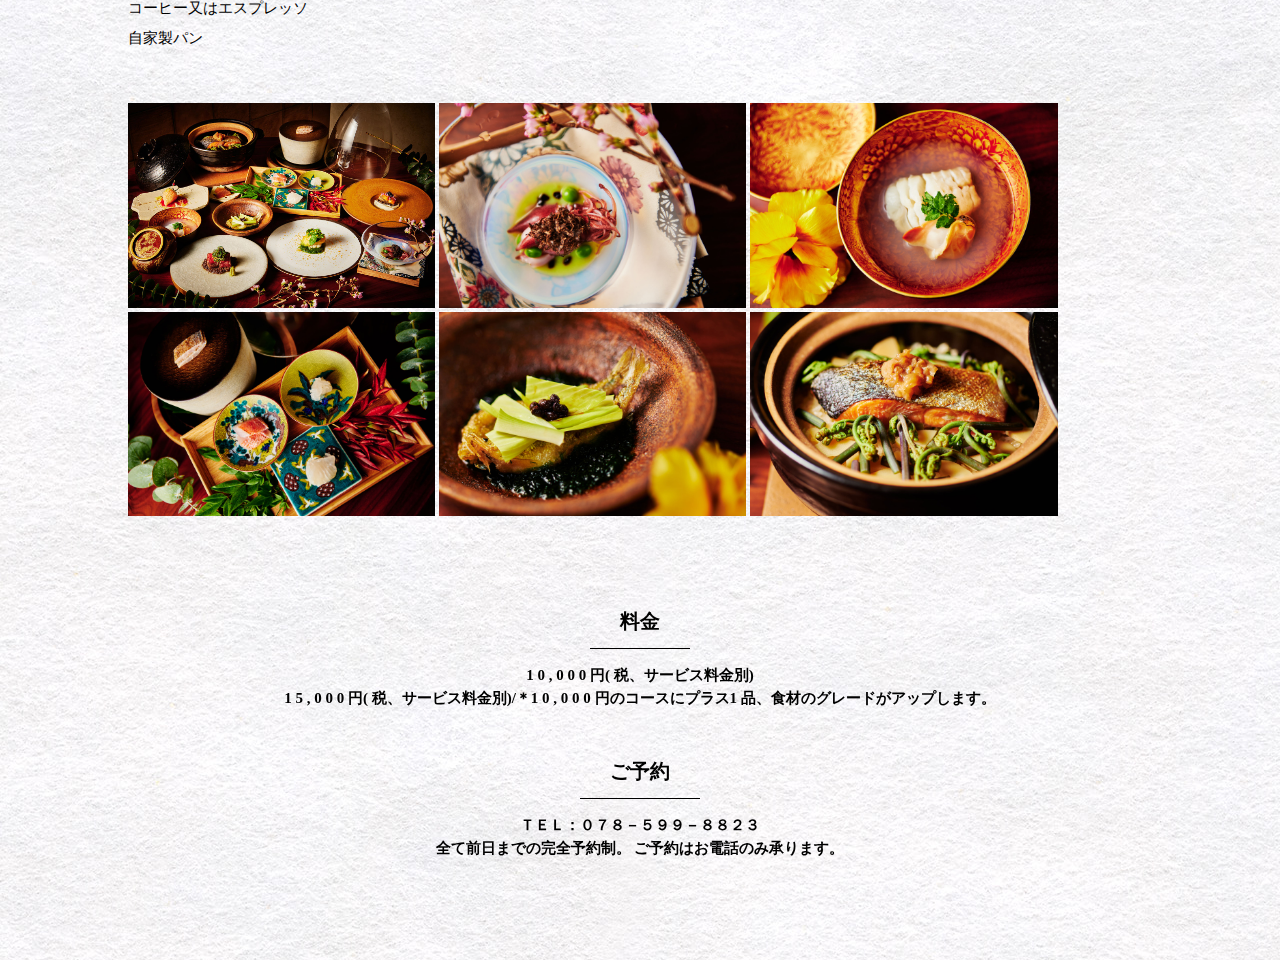
==== commit 41ebc420: "Update cose1-1.html" ====
--- a/cose1-1.html
+++ b/cose1-1.html
@@ -101,7 +101,7 @@
     <div class="cosecharge" >
       <p id="t">料金</p>
       <p style="font-size: 15px; margin-bottom: 10px;">1 0 , 0 0 0 円( 税、サービス料金別)</p>
-      <p>1 5 , 0 0 0 円( 税、サービス料金別)/＊1 0 , 0 0 0 円のコースにプラス1 品、食材のグレードがアップします。</p>
+      <p style="font-size: 15px; margin-bottom: 7px;">1 5 , 0 0 0 円( 税、サービス料金別)/＊1 0 , 0 0 0 円のコースにプラス1 品、食材のグレードがアップします。</p>
     </div>
 
 
@@ -109,7 +109,7 @@
   <div class="cosecharge" >
     <p id="t">ご予約</p>
     <p style="font-size: 15px; margin-bottom: 10px;">ＴＥＬ：０７８－５９９－８８２３</p>
-    <p>  全て前日までの完全予約制。 ご予約はお電話のみ承ります。</p>
+    <p style="font-size: 15px; margin-bottom: 7px;">  全て前日までの完全予約制。 ご予約はお電話のみ承ります。</p>
   </div>
 
 </main>
@@ -117,4 +117,4 @@
 <script src="js/main.js"></script>
 <script src="js/popmenu.js"></script>
 
-</body>+</body>
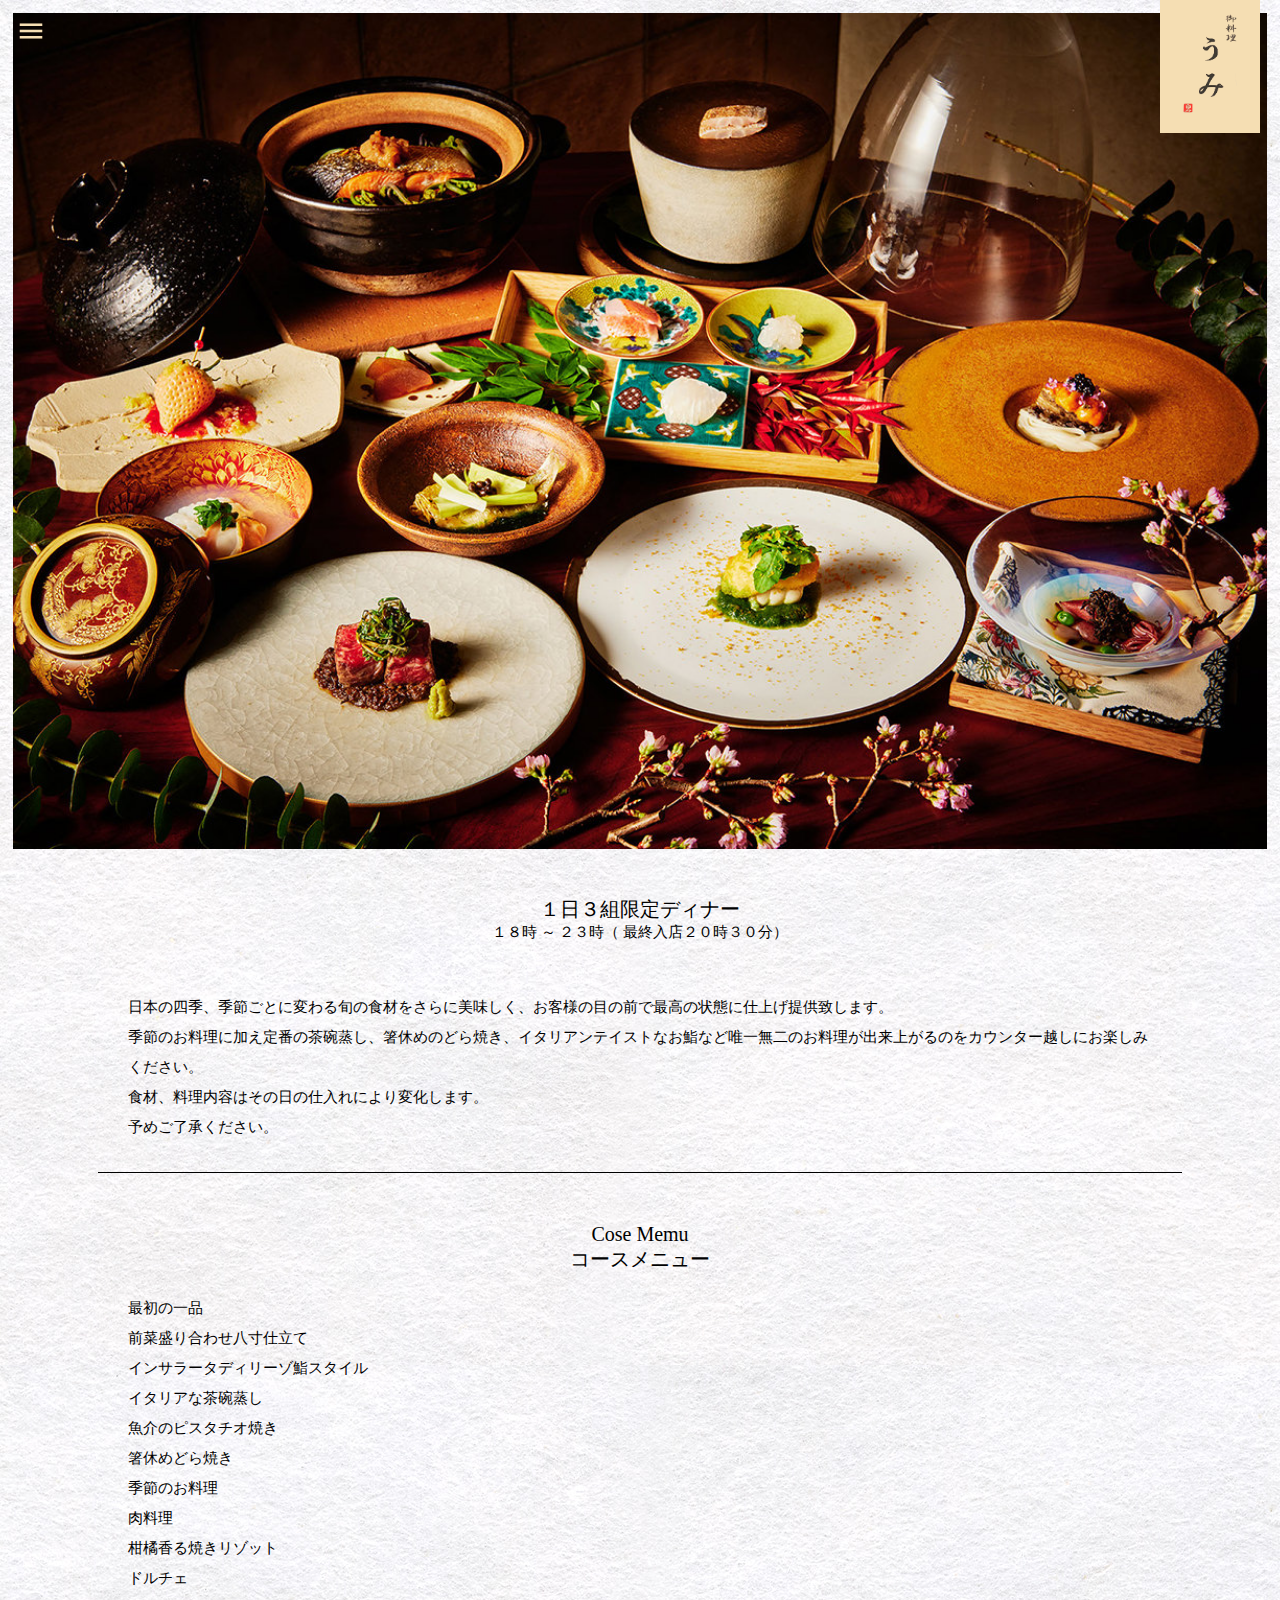
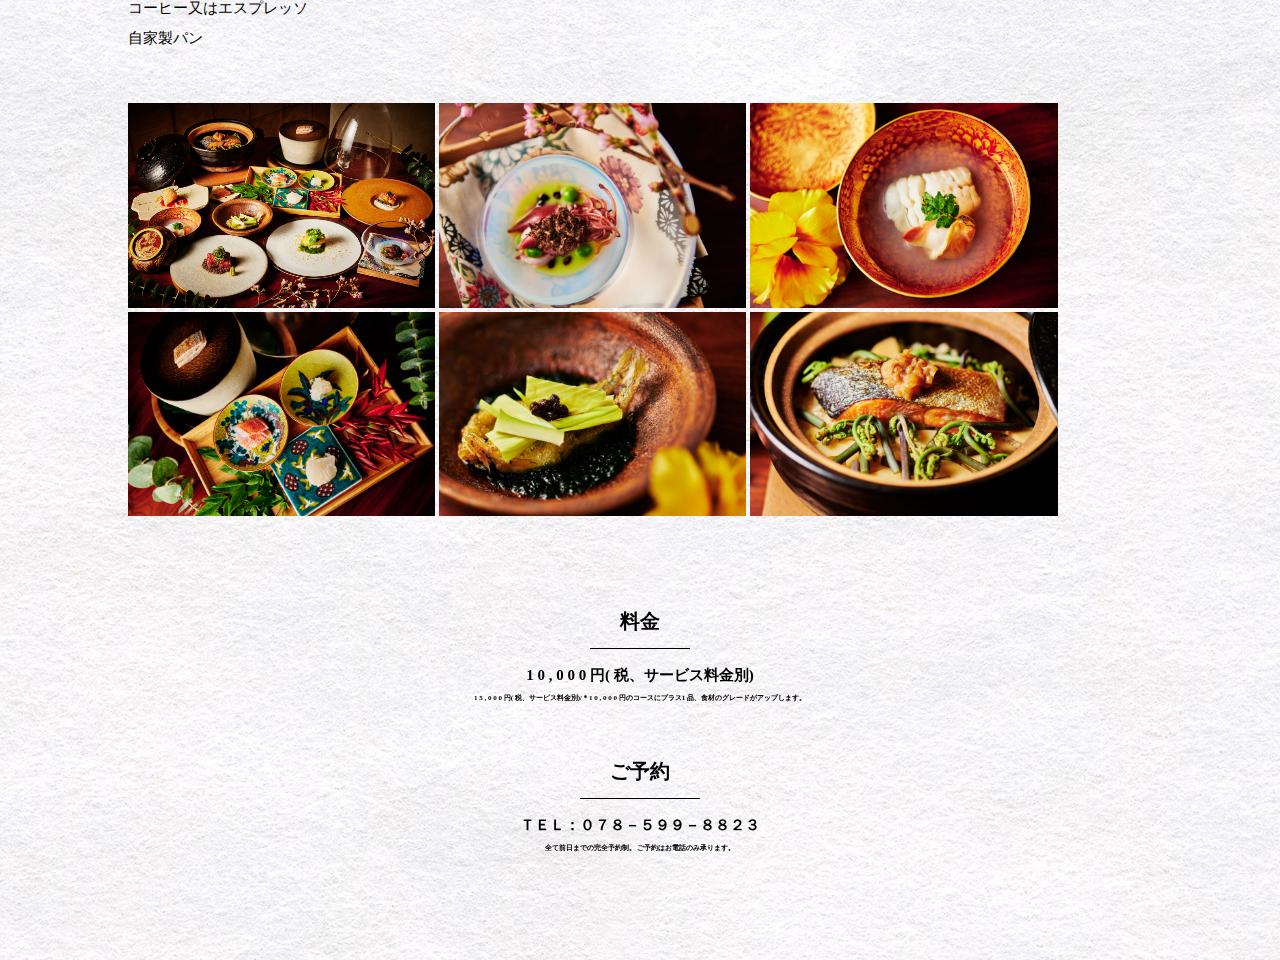
==== commit d7f56653: "Update cose1-1.html" ====
--- a/cose1-1.html
+++ b/cose1-1.html
@@ -101,7 +101,7 @@
     <div class="cosecharge" >
       <p id="t">料金</p>
       <p style="font-size: 15px; margin-bottom: 10px;">1 0 , 0 0 0 円( 税、サービス料金別)</p>
-      <p style="font-size: 15px; margin-bottom: 7px;">1 5 , 0 0 0 円( 税、サービス料金別)/＊1 0 , 0 0 0 円のコースにプラス1 品、食材のグレードがアップします。</p>
+      <p style="font-size: 7px; margin-bottom: 7px;">1 5 , 0 0 0 円( 税、サービス料金別)/＊1 0 , 0 0 0 円のコースにプラス1 品、食材のグレードがアップします。</p>
     </div>
 
 
@@ -109,7 +109,7 @@
   <div class="cosecharge" >
     <p id="t">ご予約</p>
     <p style="font-size: 15px; margin-bottom: 10px;">ＴＥＬ：０７８－５９９－８８２３</p>
-    <p style="font-size: 15px; margin-bottom: 7px;">  全て前日までの完全予約制。 ご予約はお電話のみ承ります。</p>
+    <p style="font-size: 7px; margin-bottom: 7px;">  全て前日までの完全予約制。 ご予約はお電話のみ承ります。</p>
   </div>
 
 </main>
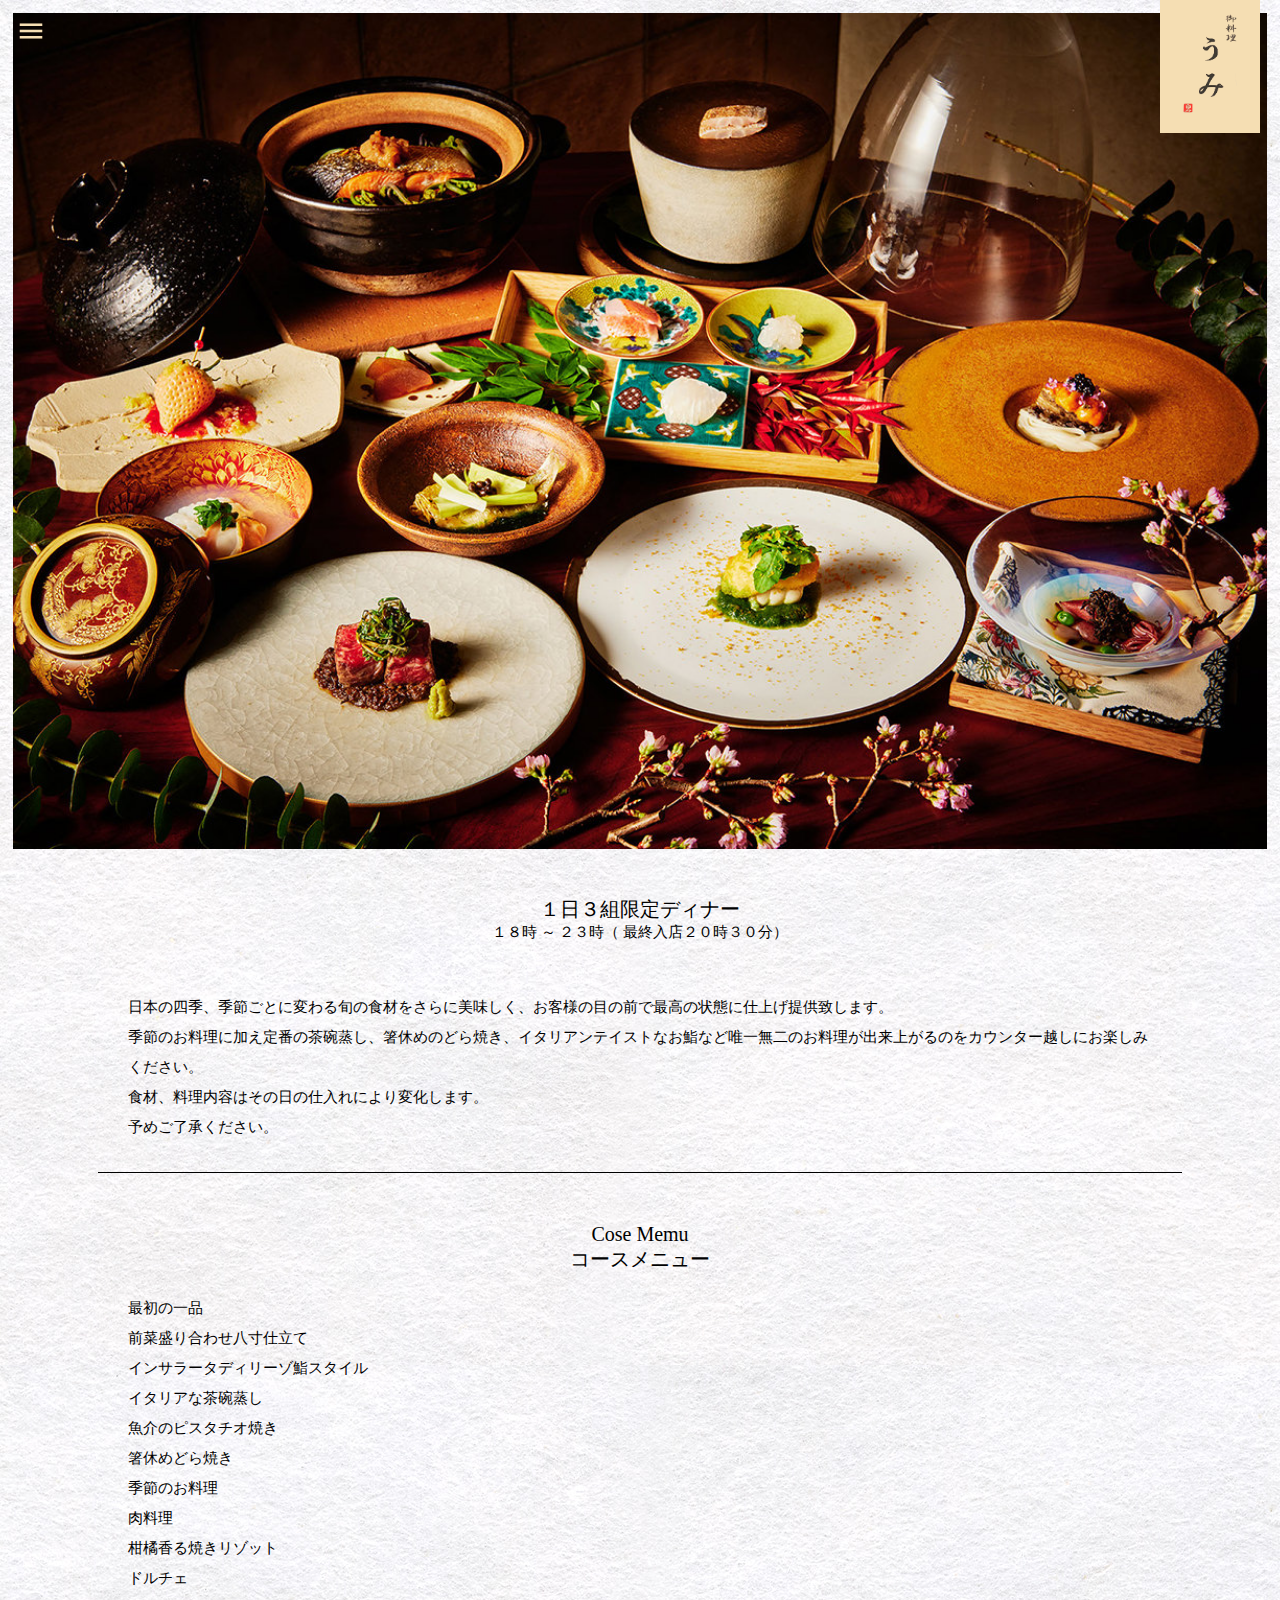
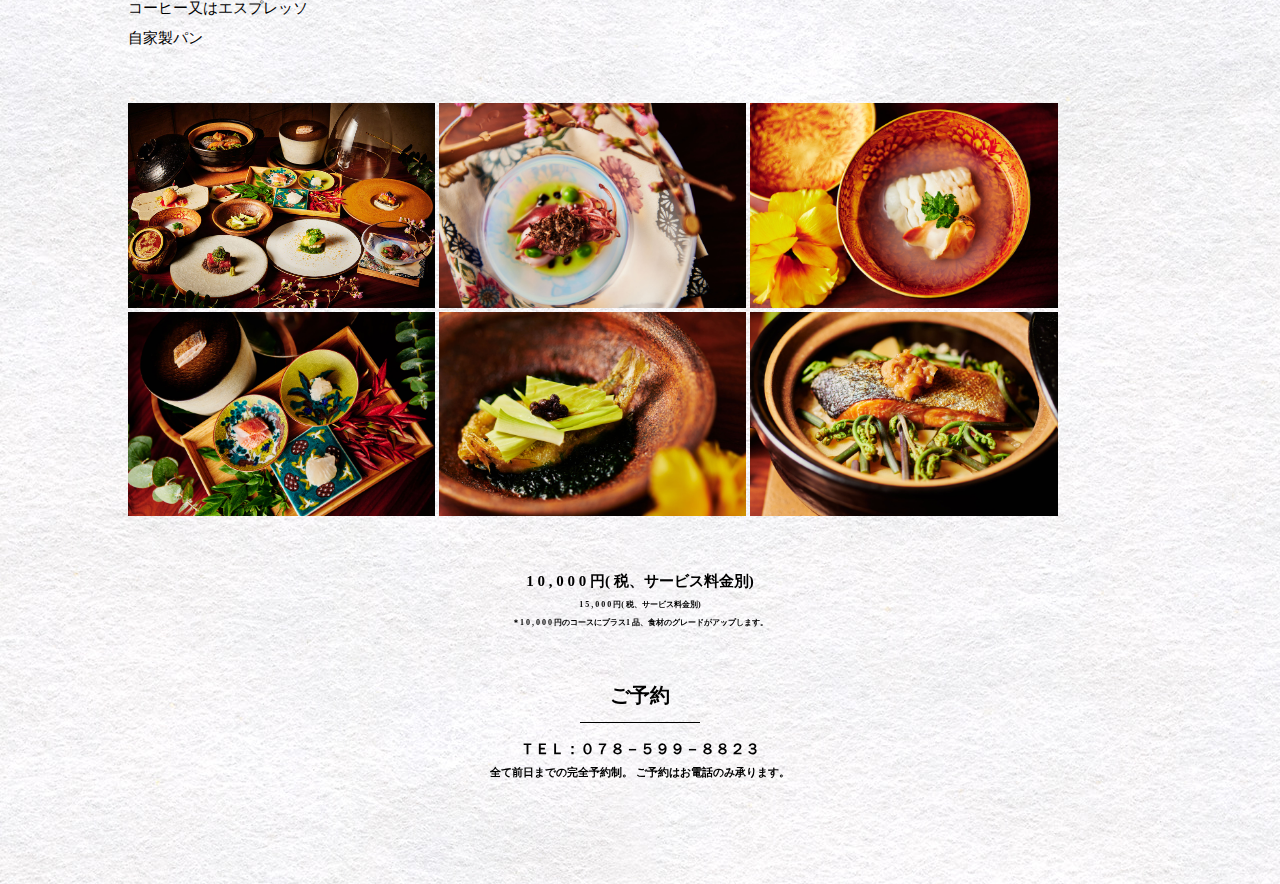
==== commit e2b59416: "Update cose1-1.html" ====
--- a/cose1-1.html
+++ b/cose1-1.html
@@ -99,9 +99,9 @@
 
 
     <div class="cosecharge" >
-      <p id="t">料金</p>
       <p style="font-size: 15px; margin-bottom: 10px;">1 0 , 0 0 0 円( 税、サービス料金別)</p>
-      <p style="font-size: 7px; margin-bottom: 7px;">1 5 , 0 0 0 円( 税、サービス料金別)/＊1 0 , 0 0 0 円のコースにプラス1 品、食材のグレードがアップします。</p>
+      <p style="font-size: 8px; margin-bottom: 5px;">1 5 , 0 0 0 円( 税、サービス料金別)</p>
+      <p style="font-size: 8px; margin-bottom: 5px;">＊1 0 , 0 0 0 円のコースにプラス1 品、食材のグレードがアップします。</p>
     </div>
 
 
@@ -109,7 +109,7 @@
   <div class="cosecharge" >
     <p id="t">ご予約</p>
     <p style="font-size: 15px; margin-bottom: 10px;">ＴＥＬ：０７８－５９９－８８２３</p>
-    <p style="font-size: 7px; margin-bottom: 7px;">  全て前日までの完全予約制。 ご予約はお電話のみ承ります。</p>
+    <p style="font-size: 11px; margin-bottom: 7px;">  全て前日までの完全予約制。 ご予約はお電話のみ承ります。</p>
   </div>
 
 </main>
